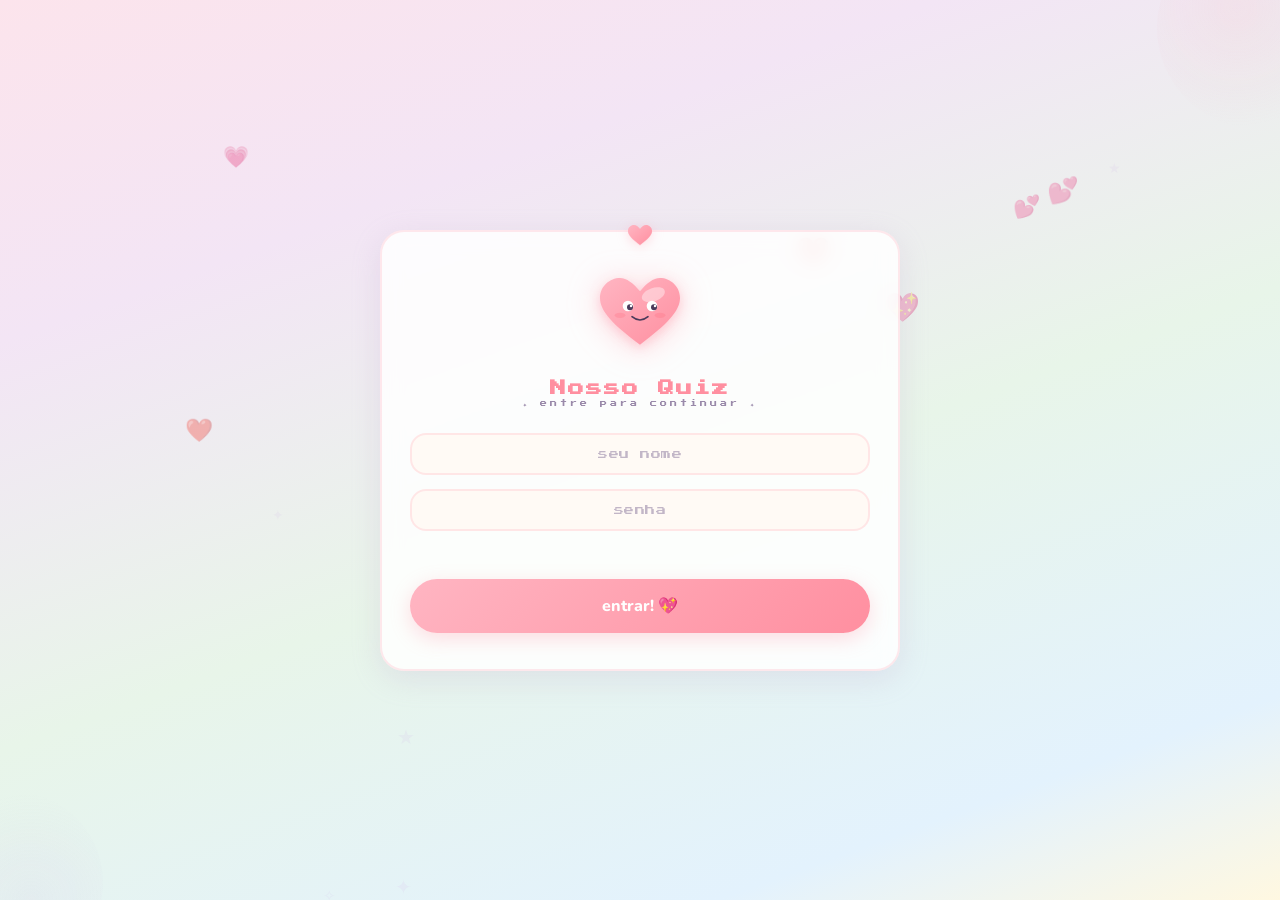
==== templates/index.html @ 26271d6f "feat: retry page, reset sessions, login history, admin melhorias, perf mobile" ====
<!DOCTYPE html>
<html lang="pt-BR">
<head>
  <meta charset="UTF-8">
  <meta name="viewport" content="width=device-width, initial-scale=1.0">
  <title>Quiz pra ti 💕</title>
  <link rel="stylesheet" href="/static/style.css">
</head>
<body>
  <div class="floating-bg"></div>
  <div class="floating-items" id="floatingItems"></div>
  <div class="stars" id="stars"></div>

  <div class="container">
    <div class="card">
      <div class="card-heart">
        <svg viewBox="-10 -10 140 130" width="28" height="28">
          <defs>
            <linearGradient id="miniGradIdx" x1="0%" y1="0%" x2="100%" y2="100%">
              <stop offset="0%" stop-color="#ffb5c2" />
              <stop offset="100%" stop-color="#ff8fa0" />
            </linearGradient>
            <filter id="miniShadowIdx" x="-50%" y="-50%" width="200%" height="200%">
              <feDropShadow dx="0" dy="2" stdDeviation="3" flood-color="#ff8fa0" flood-opacity="0.3" />
            </filter>
          </defs>
          <path d="M60 100 C20 70 0 50 0 30 C0 12 15 0 30 0 C40 0 50 8 60 20 C70 8 80 0 90 0 C105 0 120 12 120 30 C120 50 100 70 60 100Z" fill="url(#miniGradIdx)" filter="url(#miniShadowIdx)" />
        </svg>
      </div>

      <div class="heart-character" id="heartCharacter">
        <svg viewBox="-15 -15 150 150" width="100" height="100" id="heartSvg">
          <defs>
            <linearGradient id="heartGrad" x1="0%" y1="0%" x2="100%" y2="100%">
              <stop offset="0%" stop-color="#ffb5c2" />
              <stop offset="100%" stop-color="#ff8fa0" />
            </linearGradient>
            <filter id="heartShadow" x="-50%" y="-50%" width="200%" height="200%">
              <feDropShadow dx="0" dy="5" stdDeviation="8" flood-color="#ff8fa0" flood-opacity="0.35" />
            </filter>
          </defs>
          <path d="M60 100 C20 70 0 50 0 30 C0 12 15 0 30 0 C40 0 50 8 60 20 C70 8 80 0 90 0 C105 0 120 12 120 30 C120 50 100 70 60 100Z" fill="url(#heartGrad)" filter="url(#heartShadow)" />
          <ellipse cx="80" cy="25" rx="18" ry="10" fill="rgba(255,255,255,0.4)" transform="rotate(-20 80 25)" />
          <circle cx="42" cy="42" r="8" fill="white" />
          <g class="eye-group" data-origin-x="45" data-origin-y="44">
            <circle class="pupil" cx="45" cy="44" r="4.5" fill="#4a3a5a" />
            <circle cx="46.5" cy="42" r="1.8" fill="white" />
          </g>
          <circle cx="78" cy="42" r="8" fill="white" />
          <g class="eye-group" data-origin-x="81" data-origin-y="44">
            <circle class="pupil" cx="81" cy="44" r="4.5" fill="#4a3a5a" />
            <circle cx="82.5" cy="42" r="1.8" fill="white" />
          </g>
          <ellipse cx="30" cy="56" rx="8" ry="4" fill="rgba(255,92,112,0.2)" />
          <ellipse cx="90" cy="56" rx="8" ry="4" fill="rgba(255,92,112,0.2)" />
          <path d="M48 58 Q60 68 72 58" stroke="#4a3a5a" stroke-width="2.5" fill="none" stroke-linecap="round" />
        </svg>
        <div class="heart-sparkles" id="heartSparkles"></div>
      </div>

      <h1 class="title">
        <span class="title-highlight">Nosso Quiz</span>
      </h1>
      <div class="title-sub">✦ entre para continuar ✦</div>

      <form id="loginForm" class="login-form" onsubmit="handleLogin(event)">
        <div class="input-group">
          <input type="text" id="loginName" class="login-input" placeholder="seu nome" autocomplete="off" required>
        </div>
        <div class="input-group">
          <input type="password" id="loginPassword" class="login-input" placeholder="senha" required>
        </div>
        <div class="login-error" id="loginError"></div>
        <button type="submit" class="btn btn-primary" id="loginBtn">
          entrar! 💖
        </button>
      </form>
    </div>
  </div>

  <script>
    // minimal decorations
    const flowEmoji = ['💕','❤️','💗','💖'];
    const fc = document.getElementById('floatingItems');
    for (let i = 0; i < 6; i++) {
      const s = document.createElement('span');
      s.textContent = flowEmoji[i % flowEmoji.length];
      s.style.left = (10 + Math.random() * 80) + '%';
      s.style.top = (10 + Math.random() * 80) + '%';
      s.style.animationDelay = (Math.random() * 4) + 's';
      s.style.animationDuration = (8 + Math.random() * 4) + 's';
      s.style.fontSize = (16 + Math.random() * 14) + 'px';
      fc.appendChild(s);
    }
    const starChars = ['✦','★','✧'];
    const st = document.getElementById('stars');
    for (let i = 0; i < 6; i++) {
      const s = document.createElement('span');
      s.textContent = starChars[i % starChars.length];
      s.style.left = Math.random() * 100 + '%';
      s.style.top = Math.random() * 100 + '%';
      s.style.animationDelay = (Math.random() * 3) + 's';
      s.style.fontSize = (12 + Math.random() * 8) + 'px';
      st.appendChild(s);
    }

    const heart = document.getElementById('heartCharacter');
    const svg = document.getElementById('heartSvg');
    const eyeGroups = document.querySelectorAll('.eye-group');
    let eyeTicking = false;
    document.addEventListener('mousemove', (e) => {
      if (eyeTicking) return; eyeTicking = true;
      requestAnimationFrame(() => {
        const rect = heart.getBoundingClientRect();
        const cx = rect.left + rect.width / 2;
        const cy = rect.top + rect.height / 2;
        const dx = (e.clientX - cx) / Math.max(rect.width, 1);
        const dy = (e.clientY - cy) / Math.max(rect.height, 1);
        const maxMove = 3;
        eyeGroups.forEach(g => {
          const ox = parseFloat(g.dataset.originX);
          const oy = parseFloat(g.dataset.originY);
          g.setAttribute('transform', `translate(${Math.max(-maxMove, Math.min(maxMove, dx * maxMove))}, ${Math.max(-maxMove, Math.min(maxMove, dy * maxMove))})`);
        });
        eyeTicking = false;
      });
    });

    heart.addEventListener('click', () => {
      heart.style.transform = 'scale(1.2)';
      setTimeout(() => { heart.style.transform = 'scale(1)'; }, 300);
      spawnSparkles();
    });

    heart.addEventListener('mouseenter', () => {
      svg.querySelector('path').style.filter = 'drop-shadow(0 0 12px rgba(255,143,160,0.5))';
    });
    heart.addEventListener('mouseleave', () => {
      svg.querySelector('path').style.filter = '';
    });

    function spawnSparkles() {
      const container = document.getElementById('heartSparkles');
      const sparkles = ['✨', '🌸', '💕', '⭐', '♥'];
      for (let i = 0; i < 8; i++) {
        const s = document.createElement('span');
        s.textContent = sparkles[Math.floor(Math.random() * sparkles.length)];
        s.style.position = 'absolute';
        s.style.left = (20 + Math.random() * 60) + '%';
        s.style.top = (20 + Math.random() * 60) + '%';
        s.style.fontSize = (10 + Math.random() * 14) + 'px';
        s.style.pointerEvents = 'none';
        s.style.animation = 'sparklePop 1s ease-out forwards';
        container.appendChild(s);
        setTimeout(() => s.remove(), 1000);
      }
    }

    const style = document.createElement('style');
    style.textContent = `@keyframes sparklePop {
      0% { opacity: 1; transform: translateY(0) scale(0.5) rotate(0deg); }
      100% { opacity: 0; transform: translateY(-30px) scale(1.2) rotate(180deg); }
    }`;
    document.head.appendChild(style);

    async function handleLogin(e) {
      e.preventDefault();
      const btn = document.getElementById('loginBtn');
      const error = document.getElementById('loginError');
      const name = document.getElementById('loginName').value.trim().toLowerCase();
      const password = document.getElementById('loginPassword').value;

      btn.innerHTML = '<span class="spinner"></span>';
      btn.disabled = true;
      error.textContent = '';

      try {
        const res = await fetch('/api/login', {
          method: 'POST',
          headers: { 'Content-Type': 'application/json' },
          body: JSON.stringify({ name, password }),
        });

        if (!res.ok) {
          const err = await res.json();
          throw new Error(err.detail || 'Erro ao entrar');
        }

        const data = await res.json();

        if (data.incomplete) {
          window.location.href = `/quiz/${data.session_id}?resume=1`;
        } else if (data.already_completed) {
          window.location.href = `/retry/${data.session_id}`;
        } else {
          window.location.href = `/start/${name}`;
        }
      } catch (err) {
        error.textContent = err.message;
        btn.innerHTML = 'entrar! 💖';
        btn.disabled = false;
      }
    }
  </script>
</body>
</html>
---- static/style.css ----
@import url('https://fonts.googleapis.com/css2?family=Press+Start+2P&family=Nunito:wght@400;600;700;800&display=swap');

:root {
  --pink: #ffb5c2;
  --pink-dark: #ff8fa0;
  --pink-light: #ffe0e8;
  --lavender: #d4b8e8;
  --lavender-light: #ede0f5;
  --mint: #a8e0c8;
  --mint-light: #d8f0e8;
  --baby-blue: #b8d8f0;
  --yellow: #ffe88a;
  --yellow-light: #fff3cc;
  --cream: #fffaf5;
  --white: #ffffff;
  --text: #5a4a6a;
  --text-light: #9a8aaa;
  --correct: #7ddb9a;
  --wrong: #ff8fa0;
  --shadow: 0 8px 30px rgba(180, 150, 200, 0.2);
  --shadow-hover: 0 12px 40px rgba(180, 150, 200, 0.3);
  --radius: 24px;
  --radius-sm: 16px;
  --radius-cloud: 50px;
}

* {
  margin: 0;
  padding: 0;
  box-sizing: border-box;
}

body {
  font-family: 'Nunito', sans-serif;
  background: linear-gradient(160deg, #fce4ec 0%, #f3e5f5 25%, #e8f5e9 55%, #e3f2fd 85%, #fff8e1 100%);
  background-attachment: fixed;
  min-height: 100vh;
  display: flex;
  align-items: center;
  justify-content: center;
  padding: 20px;
  position: relative;
  overflow-x: hidden;
  color: var(--text);
  -webkit-font-smoothing: antialiased;
}

/* floating bg decoration */
.floating-bg {
  position: fixed;
  top: 0;
  left: 0;
  width: 100%;
  height: 100%;
  pointer-events: none;
  z-index: 0;
  overflow: hidden;
}

.floating-bg::before {
  content: '';
  position: absolute;
  top: -8%;
  right: -6%;
  width: 200px;
  height: 200px;
  border-radius: 50%;
  background: radial-gradient(circle at 40% 40%, rgba(255, 181, 194, 0.15), transparent 70%);
}

.floating-bg::after {
  content: '';
  position: absolute;
  bottom: -8%;
  left: -6%;
  width: 180px;
  height: 180px;
  border-radius: 50%;
  background: radial-gradient(circle at 60% 60%, rgba(212, 184, 232, 0.12), transparent 70%);
}

/* floating hearts & horses */
.floating-items {
  position: fixed;
  top: 0;
  left: 0;
  width: 100%;
  height: 100%;
  pointer-events: none;
  z-index: 0;
  overflow: hidden;
}

.floating-items span {
  position: absolute;
  display: block;
  animation: floatAround 8s ease-in-out infinite;
  opacity: 0.35;
  image-rendering: pixelated;
  will-change: transform;
  contain: layout style;
}

@keyframes floatAround {
  0%, 100% { transform: translateY(0) rotate(0deg); }
  25% { transform: translateY(-20px) rotate(5deg); }
  50% { transform: translateY(-8px) rotate(-3deg); }
  75% { transform: translateY(-16px) rotate(4deg); }
}

/* stars */
.stars {
  position: fixed;
  top: 0;
  left: 0;
  width: 100%;
  height: 100%;
  pointer-events: none;
  z-index: 0;
  overflow: hidden;
}

.stars span {
  position: absolute;
  color: var(--lavender);
  opacity: 0.15;
  font-size: 16px;
  animation: twinkle 3s ease-in-out infinite;
}

@keyframes twinkle {
  0%, 100% { opacity: 0.1; transform: scale(1); }
  50% { opacity: 0.3; transform: scale(1.1); }
}

.container {
  width: 100%;
  max-width: 520px;
  margin: 0 auto;
  position: relative;
  z-index: 1;
}

/* ----- CARD ----- */
.card {
  background: rgba(255, 255, 255, 0.85);
  backdrop-filter: blur(10px);
  border-radius: var(--radius);
  box-shadow: var(--shadow);
  padding: 36px 28px;
  text-align: center;
  position: relative;
  border: 2px solid rgba(255, 181, 194, 0.3);
  transition: box-shadow 0.3s ease;
}

.card:hover {
  box-shadow: var(--shadow-hover);
}

/* heart detail at top of card */
.card-heart {
  position: absolute;
  top: -10px;
  left: 50%;
  transform: translateX(-50%);
  z-index: 5;
}

.card-heart svg {
  display: block;
  width: 28px;
  height: 28px;
  overflow: visible;
  filter: drop-shadow(0 2px 6px rgba(255, 143, 160, 0.3));
  will-change: transform;
}

@keyframes float {
  0%, 100% { transform: translateX(-50%) translateY(0); }
  50% { transform: translateX(-50%) translateY(-4px); }
}

/* ----- TYPOGRAPHY ----- */
.title {
  font-family: 'Press Start 2P', monospace;
  font-size: 16px;
  color: var(--text);
  margin-bottom: 4px;
  letter-spacing: 2px;
}

.title-highlight {
  color: var(--pink-dark);
}

.title-sub {
  font-family: 'Press Start 2P', monospace;
  font-size: 7px;
  color: var(--text-light);
  margin-bottom: 16px;
  letter-spacing: 3px;
}

.subtitle {
  font-size: 1rem;
  font-weight: 600;
  color: var(--text-light);
  line-height: 1.7;
  margin-bottom: 24px;
}

/* ----- INTERACTIVE HEART CHARACTER ----- */
.heart-character {
  display: inline-block;
  position: relative;
  margin-bottom: 6px;
  cursor: pointer;
  transition: transform 0.3s cubic-bezier(0.34, 1.56, 0.64, 1);
  user-select: none;
}

.heart-character:hover {
  animation: heartSway 1.5s ease-in-out infinite;
}

.heart-character svg {
  display: block;
  width: 90px;
  height: 90px;
  filter: drop-shadow(0 4px 12px rgba(255, 143, 160, 0.25));
}

.heart-sparkles {
  position: absolute;
  top: 0;
  left: 0;
  width: 100%;
  height: 100%;
  pointer-events: none;
}

@keyframes heartSway {
  0%, 100% { transform: rotate(0deg); }
  25% { transform: rotate(4deg); }
  75% { transform: rotate(-4deg); }
}

/* ----- BUTTONS (cloud-shaped!) ----- */
.btn {
  display: inline-flex;
  align-items: center;
  justify-content: center;
  gap: 8px;
  padding: 16px 40px;
  border: none;
  border-radius: var(--radius-cloud);
  font-size: 1rem;
  font-weight: 800;
  cursor: pointer;
  transition: all 0.25s cubic-bezier(0.34, 1.56, 0.64, 1);
  text-decoration: none;
  font-family: 'Nunito', sans-serif;
  position: relative;
}

.btn-primary {
  background: linear-gradient(135deg, var(--pink), var(--pink-dark));
  color: white;
  box-shadow: 0 6px 20px rgba(255, 143, 160, 0.3);
}

.btn-primary:hover {
  transform: translateY(-3px) scale(1.03);
  box-shadow: 0 10px 30px rgba(255, 143, 160, 0.4);
}

.btn-primary:active {
  transform: translateY(0) scale(0.97);
}

/* ----- PROGRESS BAR ----- */
.progress-section {
  display: flex;
  align-items: center;
  gap: 10px;
  margin-bottom: 18px;
}

.progress-label {
  font-family: 'Press Start 2P', monospace;
  font-size: 6px;
  color: white;
  background: var(--lavender);
  padding: 6px 8px;
  border-radius: 8px;
  letter-spacing: 0.5px;
  line-height: 1.3;
  max-width: 90px;
  text-align: center;
  flex-shrink: 0;
}

.progress-bar-outer {
  flex: 1;
  height: 18px;
  background: var(--lavender-light);
  border-radius: 50px;
  position: relative;
  overflow: hidden;
  box-shadow: inset 0 2px 4px rgba(0,0,0,0.04);
}

.progress-bar-inner {
  height: 100%;
  border-radius: 50px;
  background: linear-gradient(90deg, var(--pink), var(--lavender));
  transition: width 0.6s cubic-bezier(0.34, 1.56, 0.64, 1);
  position: relative;
}

.progress-bar-inner::after {
  content: '';
  position: absolute;
  top: 3px;
  left: 6px;
  right: 6px;
  height: 4px;
  border-radius: 2px;
  background: rgba(255,255,255,0.25);
}

.progress-text {
  position: absolute;
  top: 50%;
  left: 50%;
  transform: translate(-50%, -50%);
  font-size: 8px;
  font-weight: 800;
  color: var(--text);
  letter-spacing: 0.5px;
}

/* ----- QUESTION COUNTER ----- */
.question-counter {
  font-size: 0.8rem;
  font-weight: 700;
  color: var(--text-light);
  margin-bottom: 16px;
  text-align: center;
}

.question-counter span {
  background: var(--lavender-light);
  padding: 5px 16px;
  border-radius: 50px;
  display: inline-block;
}

/* ----- QUESTION CARD ----- */
.question-card {
  background: var(--white);
  border-radius: var(--radius-sm);
  box-shadow: inset 0 2px 8px rgba(0,0,0,0.03);
  padding: 24px 20px;
  margin-bottom: 10px;
  display: flex;
  align-items: center;
  justify-content: center;
  min-height: 80px;
  will-change: transform, opacity;
}

.question-text {
  font-size: 1.15rem;
  font-weight: 700;
  line-height: 1.7;
  color: var(--text);
  text-align: center;
  width: 100%;
  text-wrap: pretty;
  overflow-wrap: break-word;
  word-wrap: break-word;
}

@keyframes fadeSlideIn {
  from { opacity: 0; transform: translateY(12px); }
  to { opacity: 1; transform: translateY(0); }
}

/* ----- OPTIONS (cloud buttons!) ----- */
.options {
  display: flex;
  flex-direction: column;
  gap: 8px;
  will-change: transform, opacity;
}

.option-btn {
  padding: 14px 18px;
  background: var(--white);
  border: 2px solid #f0e8f5;
  border-radius: 50px;
  font-size: 0.95rem;
  font-weight: 700;
  cursor: pointer;
  text-align: left;
  font-family: 'Nunito', sans-serif;
  color: var(--text);
  transition: all 0.2s ease;
  display: flex;
  align-items: center;
  gap: 12px;
  box-shadow: 0 3px 10px rgba(180, 150, 200, 0.08);
}

.option-btn:hover:not(:disabled) {
  border-color: var(--pink);
  background: var(--pink-light);
  transform: translateX(4px);
  box-shadow: 0 6px 16px rgba(255, 181, 194, 0.2);
}

.option-btn:active:not(:disabled) {
  transform: translateX(2px) scale(0.99);
}

.option-btn .letter {
  display: inline-flex;
  align-items: center;
  justify-content: center;
  width: 28px;
  height: 28px;
  border-radius: 50%;
  border-radius: 50%;
  background: var(--lavender-light);
  font-family: 'Press Start 2P', monospace;
  font-size: 9px;
  font-weight: normal;
  color: var(--text-light);
  flex-shrink: 0;
  transition: all 0.2s;
}

.option-btn:hover:not(:disabled) .letter {
  background: var(--pink);
  color: white;
}

.option-btn.correct {
  border-color: var(--correct);
  background: #f0faf3;
  animation: pop 0.4s cubic-bezier(0.34, 1.56, 0.64, 1);
}

.option-btn.correct .letter {
  background: var(--correct);
  color: white;
}

.option-btn.wrong {
  border-color: var(--wrong);
  background: #fff5f7;
  animation: shake 0.4s ease;
}

.option-btn.wrong .letter {
  background: var(--wrong);
  color: white;
}

.option-btn.selected {
  border-color: var(--lavender);
  background: var(--lavender-light);
}

.option-btn:disabled {
  cursor: not-allowed;
  opacity: 0.5;
}

@keyframes pop {
  0% { transform: scale(1); }
  50% { transform: scale(1.02); }
  100% { transform: scale(1); }
}

@keyframes shake {
  0%, 100% { transform: translateX(0); }
  20% { transform: translateX(-5px); }
  40% { transform: translateX(5px); }
  60% { transform: translateX(-3px); }
  80% { transform: translateX(3px); }
}

/* ----- SCORE BADGE ----- */
.score-badge {
  display: inline-flex;
  align-items: center;
  gap: 4px;
  background: linear-gradient(135deg, var(--yellow), #ffe066);
  color: var(--text);
  padding: 5px 14px;
  border-radius: 50px;
  font-size: 0.85rem;
  font-weight: 800;
  position: absolute;
  top: 16px;
  right: 16px;
  z-index: 2;
  box-shadow: 0 3px 12px rgba(255, 232, 138, 0.4);
}

.score-badge span {
  font-size: 1rem;
}

/* ----- RESULT DIVIDER ----- */
.result-divider {
  font-family: 'Press Start 2P', monospace;
  font-size: 9px;
  color: var(--lavender);
  margin: 12px 0;
  letter-spacing: 6px;
  opacity: 0.6;
}

/* ----- FEEDBACK ----- */
.feedback {
  margin-top: 16px;
  padding: 18px;
  border-radius: var(--radius-sm);
  display: none;
  animation: fadeSlideIn 0.35s ease;
}

.feedback.show {
  display: block;
}

.feedback.correct {
  background: linear-gradient(135deg, #f0faf3, #e8f5e9);
  border: 2px solid var(--correct);
}

.feedback.wrong {
  background: linear-gradient(135deg, #fff5f7, #fce4ec);
  border: 2px solid var(--wrong);
}

.feedback-icon {
  font-size: 32px;
  display: block;
  margin-bottom: 6px;
}

.feedback-text {
  font-size: 1rem;
  font-weight: 800;
  margin-bottom: 4px;
}

.fun-fact {
  font-size: 0.85rem;
  color: var(--text-light);
  font-style: italic;
  font-weight: 600;
  margin-top: 8px;
  padding: 8px 12px;
  background: rgba(255,255,255,0.5);
  border-radius: 12px;
}

/* ----- RESULT PAGE ----- */
.result-emoji {
  font-size: 72px;
  display: block;
  margin-bottom: 8px;
  animation: heartBeat 1.5s ease-in-out infinite;
}

.result-score-wrap {
  display: inline-flex;
  align-items: baseline;
  gap: 4px;
  margin-bottom: 2px;
}

.result-score {
  font-family: 'Press Start 2P', monospace;
  font-size: 2.8rem;
  color: var(--pink-dark);
  line-height: 1;
}

.result-score-total {
  font-size: 1.3rem;
  font-weight: 800;
  color: var(--text-light);
}

.result-label {
  font-size: 0.85rem;
  font-weight: 700;
  color: var(--text-light);
  margin-bottom: 16px;
}

.result-message {
  font-size: 0.95rem;
  font-weight: 600;
  line-height: 1.7;
  color: var(--text);
  margin-bottom: 20px;
  padding: 0 8px;
}

.final-question {
  font-family: 'Press Start 2P', monospace;
  font-size: 0.85rem;
  color: var(--pink-dark);
  margin-bottom: 20px;
  line-height: 1.5;
  letter-spacing: 0.5px;
}

.final-buttons {
  display: flex;
  gap: 12px;
  justify-content: center;
  flex-wrap: wrap;
}

.btn-yes {
  background: linear-gradient(135deg, var(--correct), #5cc888);
  color: white;
  box-shadow: 0 6px 20px rgba(125, 219, 154, 0.35);
  min-width: 130px;
}

.btn-yes:hover {
  transform: translateY(-3px) scale(1.05);
  box-shadow: 0 10px 30px rgba(125, 219, 154, 0.45);
}

.btn-no {
  background: var(--lavender-light);
  color: var(--text-light);
  min-width: 130px;
}

.btn-no:hover {
  background: #e0d0ec;
  transform: translateY(-3px);
}

.btn-no:active {
  transform: scale(0.95);
}

/* ----- HEARTS & HORSES RAIN ----- */
.hearts-rain {
  position: fixed;
  top: 0;
  left: 0;
  width: 100%;
  height: 100%;
  pointer-events: none;
  overflow: hidden;
  z-index: 0;
}

.hearts-rain span {
  position: absolute;
  display: block;
  animation: heartFall linear infinite;
  opacity: 0;
}

@keyframes heartFall {
  0% { transform: translateY(-10vh) rotate(0deg); opacity: 0; }
  10% { opacity: 0.6; }
  90% { opacity: 0.6; }
  100% { transform: translateY(110vh) rotate(360deg); opacity: 0; }
}

/* ----- CONFETTI ----- */
.confetti-container {
  position: fixed;
  top: 0;
  left: 0;
  width: 100%;
  height: 100%;
  pointer-events: none;
  z-index: 10;
}

.confetti-piece {
  position: absolute;
  animation: confettiFall 2s ease-out forwards;
}

@keyframes confettiFall {
  0% { opacity: 1; transform: translateY(0) rotate(0deg); }
  100% { opacity: 0; transform: translateY(80vh) rotate(720deg); }
}

/* ----- FINAL ANSWER ----- */
.final-card-content {
  animation: fadeSlideIn 0.5s ease;
}

/* ----- NEXT BUTTON ----- */
.next-btn-wrap {
  margin-top: 16px;
  display: none;
  animation: fadeSlideIn 0.4s ease;
}

.next-btn-wrap.show {
  display: block;
}

.btn-next {
  background: linear-gradient(135deg, var(--pink), var(--pink-dark));
  color: white;
  border: none;
  border-radius: var(--radius-cloud);
  padding: 14px 36px;
  font-size: 1rem;
  font-weight: 800;
  cursor: pointer;
  font-family: 'Nunito', sans-serif;
  box-shadow: 0 6px 20px rgba(255, 143, 160, 0.3);
  transition: all 0.25s cubic-bezier(0.34, 1.56, 0.64, 1);
}

.btn-next:hover {
  transform: translateY(-3px) scale(1.03);
  box-shadow: 0 10px 30px rgba(255, 143, 160, 0.4);
}

/* ----- LOADING OVERLAY ----- */
.loading-overlay {
  position: fixed;
  top: 0;
  left: 0;
  width: 100%;
  height: 100%;
  background: rgba(255, 250, 245, 0.88);
  backdrop-filter: blur(3px);
  -webkit-backdrop-filter: blur(3px);
  display: flex;
  align-items: center;
  justify-content: center;
  z-index: 100;
  opacity: 0;
  pointer-events: none;
  transition: opacity 0.2s ease;
  will-change: opacity;
  contain: paint;
  transform: translateZ(0);
}

.loading-overlay.show {
  opacity: 1;
  pointer-events: all;
}

.loading-box {
  text-align: center;
  animation: fadeSlideIn 0.4s ease;
}

.loading-spinner {
  font-size: 48px;
  animation: spinEmoji 1s linear infinite;
  margin-bottom: 12px;
}

@keyframes spinEmoji {
  0% { transform: rotate(0deg) scale(1); }
  50% { transform: rotate(180deg) scale(1.1); }
  100% { transform: rotate(360deg) scale(1); }
}

.loading-text {
  font-family: 'Press Start 2P', monospace;
  font-size: 9px;
  color: var(--text-light);
  letter-spacing: 1px;
  animation: pulse 1.5s ease-in-out infinite;
}

@keyframes pulse {
  0%, 100% { opacity: 0.5; }
  50% { opacity: 1; }
}

/* ----- PISTA OVERLAY ----- */
.pista-overlay {
  position: fixed;
  top: 0;
  left: 0;
  width: 100%;
  height: 100%;
  background: rgba(255, 250, 245, 0.92);
  backdrop-filter: blur(4px);
  -webkit-backdrop-filter: blur(4px);
  display: flex;
  align-items: center;
  justify-content: center;
  z-index: 100;
  opacity: 0;
  pointer-events: none;
  transition: opacity 0.35s ease;
  will-change: opacity;
  contain: paint;
  transform: translateZ(0);
}

.pista-overlay.show {
  opacity: 1;
  pointer-events: all;
}

.pista-box {
  background: var(--cream);
  border-radius: var(--radius);
  box-shadow: var(--shadow-hover);
  padding: 40px 32px;
  text-align: center;
  max-width: 420px;
  width: 90%;
  border: 2px solid rgba(255, 181, 194, 0.3);
  animation: fadeSlideIn 0.5s ease;
}

.pista-poem {
  margin-bottom: 28px;
  padding: 8px 0;
}

.pista-poem .poem-line {
  margin-bottom: 8px;
  line-height: 1.7;
  font-size: 0.95rem;
  color: var(--text);
  text-wrap: pretty;
}

.pista-btn {
  margin-top: 4px;
}

/* ----- WELCOME OVERLAY ----- */
.welcome-overlay {
  position: fixed;
  top: 0;
  left: 0;
  width: 100%;
  height: 100%;
  background: rgba(255, 250, 245, 0.92);
  backdrop-filter: blur(4px);
  -webkit-backdrop-filter: blur(4px);
  display: flex;
  align-items: center;
  justify-content: center;
  z-index: 110;
  opacity: 0;
  pointer-events: none;
  transition: opacity 0.35s ease;
  will-change: opacity;
  contain: paint;
  transform: translateZ(0);
}

.welcome-overlay.show {
  opacity: 1;
  pointer-events: all;
}

.welcome-box {
  background: var(--cream);
  border-radius: var(--radius);
  box-shadow: var(--shadow-hover);
  padding: 40px 32px;
  text-align: center;
  max-width: 480px;
  width: 90%;
  border: 2px solid rgba(255, 181, 194, 0.3);
  animation: fadeSlideIn 0.5s ease;
}

.welcome-emoji {
  font-size: 48px;
  margin-bottom: 12px;
  animation: bounce 0.8s steps(2) infinite;
}

.welcome-text {
  font-size: 0.95rem;
  line-height: 1.9;
  color: var(--text);
  margin-bottom: 24px;
  text-wrap: pretty;
  white-space: pre-line;
}

.welcome-character {
  margin-bottom: 12px;
  display: inline-block;
}

.welcome-character svg {
  display: block;
  overflow: visible;
}

.welcome-character .welcome-horse-svg {
  width: 100px;
  height: 110px;
  filter: drop-shadow(0 4px 16px rgba(255, 165, 0, 0.15));
}

.welcome-character .welcome-heart-svg {
  width: 100px;
  height: 100px;
  filter: drop-shadow(0 4px 16px rgba(255, 143, 160, 0.35));
}

/* Flame flicker animation */
.flame {
  transform-origin: bottom center;
  animation: flameFlicker 0.8s ease-in-out infinite;
}

@keyframes flameFlicker {
  0%, 100% { transform: scaleY(1) translateY(0); opacity: 0.9; }
  25% { transform: scaleY(1.06) translateY(-2px); opacity: 1; }
  50% { transform: scaleY(0.94) translateY(1px); opacity: 0.75; }
  75% { transform: scaleY(1.03) translateY(-1px); opacity: 0.95; }
}

/* ----- HEART CHARACTER (fixed shadow) ----- */
.heart-character svg {
  display: block;
  width: 100px;
  height: 100px;
  overflow: visible;
  filter: drop-shadow(0 4px 16px rgba(255, 143, 160, 0.35));
}

/* ----- SPINNER ----- */
.spinner {
  display: inline-block;
  width: 20px;
  height: 20px;
  border: 3px solid rgba(255,255,255,0.2);
  border-top-color: white;
  border-radius: 50%;
  animation: spin 0.6s linear infinite;
}

@keyframes spin {
  to { transform: rotate(360deg); }
}

/* ----- LOGIN FORM ----- */
.login-form {
  display: flex;
  flex-direction: column;
  gap: 14px;
  margin-top: 24px;
}

.input-group {
  width: 100%;
}

.login-input {
  width: 100%;
  padding: 14px 18px;
  font-family: 'Press Start 2P', monospace;
  font-size: 10px;
  color: var(--text);
  background: var(--cream);
  border: 2px solid rgba(255, 181, 194, 0.3);
  border-radius: var(--radius-sm);
  outline: none;
  transition: border-color 0.3s ease, box-shadow 0.3s ease;
  box-sizing: border-box;
  text-align: center;
  letter-spacing: 0.5px;
}

.login-input::placeholder {
  color: var(--text-light);
  opacity: 0.6;
}

.login-input:focus {
  border-color: var(--pink);
  box-shadow: 0 0 0 3px rgba(255, 143, 160, 0.15);
}

.login-error {
  font-family: 'Press Start 2P', monospace;
  font-size: 8px;
  color: var(--pink-dark);
  min-height: 20px;
  line-height: 1.6;
  letter-spacing: 0.3px;
}

/* ----- TOUCH ----- */
@media (hover: none) and (pointer: coarse) {
  .option-btn:hover:not(:disabled) { transform: none; }
  .option-btn:active:not(:disabled) { transform: scale(0.97); }
  .btn-primary:hover { transform: none; }
  .btn-primary:active { transform: scale(0.97); }
  .btn-yes:hover { transform: none; }
  .btn-yes:active { transform: scale(0.97); }
  .btn-next:hover { transform: none; }
  .btn-next:active { transform: scale(0.97); }
  .session-hd:hover { background: none; }
  .profile-list-item:hover { background: none; }
}
* { -webkit-tap-highlight-color: transparent; }

/* ----- RESPONSIVE ----- */
@media (max-width: 600px) {
  body { padding: 12px; align-items: flex-start; padding-top: 24px; }
  .card { padding: 28px 16px; }
  .card-heart svg { width: 24px; height: 24px; }
  .container { max-width: 100%; }

  .title { font-size: 14px; letter-spacing: 1px; }
  .title-sub { font-size: 6px; letter-spacing: 2px; }
  .subtitle { font-size: 0.9rem; margin-bottom: 18px; }

  .heart-character svg { width: 80px; height: 80px; }
  .welcome-character .welcome-horse-svg { width: 80px; height: 88px; }
  .welcome-character .welcome-heart-svg { width: 80px; height: 80px; }

  .question-text { font-size: 1rem; line-height: 1.6; }
  .option-btn { font-size: 0.85rem; padding: 14px 12px; gap: 10px; min-height: 48px; }
  .option-btn .letter { width: 24px; height: 24px; font-size: 8px; flex-shrink: 0; }
  .btn { font-size: 0.9rem; padding: 14px 28px; min-height: 48px; }
  .btn-yes, .btn-no { min-width: 120px; }
  .question-counter { font-size: 0.75rem; }
  .question-card { padding: 18px 14px; min-height: 60px; }

  .result-emoji { font-size: 56px; }
  .result-score { font-size: 2.2rem; }
  .result-score-total { font-size: 1.1rem; }
  .result-message { font-size: 0.9rem; padding: 0 4px; }
  .final-question { font-size: 0.7rem; }

  .progress-section { gap: 8px; }
  .progress-label { max-width: 70px; font-size: 5px; padding: 5px 6px; }
  .feedback { padding: 14px; }
  .fun-fact { font-size: 0.8rem; }

  .pista-box { padding: 28px 20px; }
  .pista-poem { margin-bottom: 20px; }
  .welcome-box { padding: 28px 20px; }
  .welcome-text { font-size: 0.9rem; margin-bottom: 18px; }
  .preview-box { padding: 28px 20px; }

  .login-input { font-size: 9px; padding: 14px 12px; }
  .login-error { font-size: 7px; }
}

@media (max-width: 400px) {
  body { padding: 8px; padding-top: 16px; }
  .card { padding: 20px 12px; }
  .title { font-size: 12px; }
  .heart-character svg { width: 64px; height: 64px; }
  .welcome-character .welcome-horse-svg { width: 64px; height: 72px; }
  .welcome-character .welcome-heart-svg { width: 64px; height: 64px; }
  .question-text { font-size: 0.9rem; }
  .option-btn { font-size: 0.8rem; padding: 12px 10px; min-height: 44px; }
  .btn { font-size: 0.85rem; padding: 12px 20px; min-height: 44px; }
  .result-score { font-size: 1.8rem; }
  .result-emoji { font-size: 44px; }
  .result-message { font-size: 0.85rem; }
  .pista-box { padding: 20px 16px; }
  .welcome-box { padding: 20px 16px; }
  .welcome-text { font-size: 0.85rem; }
  .pista-poem .poem-line { font-size: 0.85rem; }
  .login-input { font-size: 8px; padding: 12px 10px; }
  .login-error { font-size: 6px; }
}

@media (max-width: 768px) {
  .final-buttons { flex-direction: column; align-items: center; }
  .final-buttons .btn { width: 100%; max-width: 260px; }
  .result-score-wrap { gap: 2px; }
}
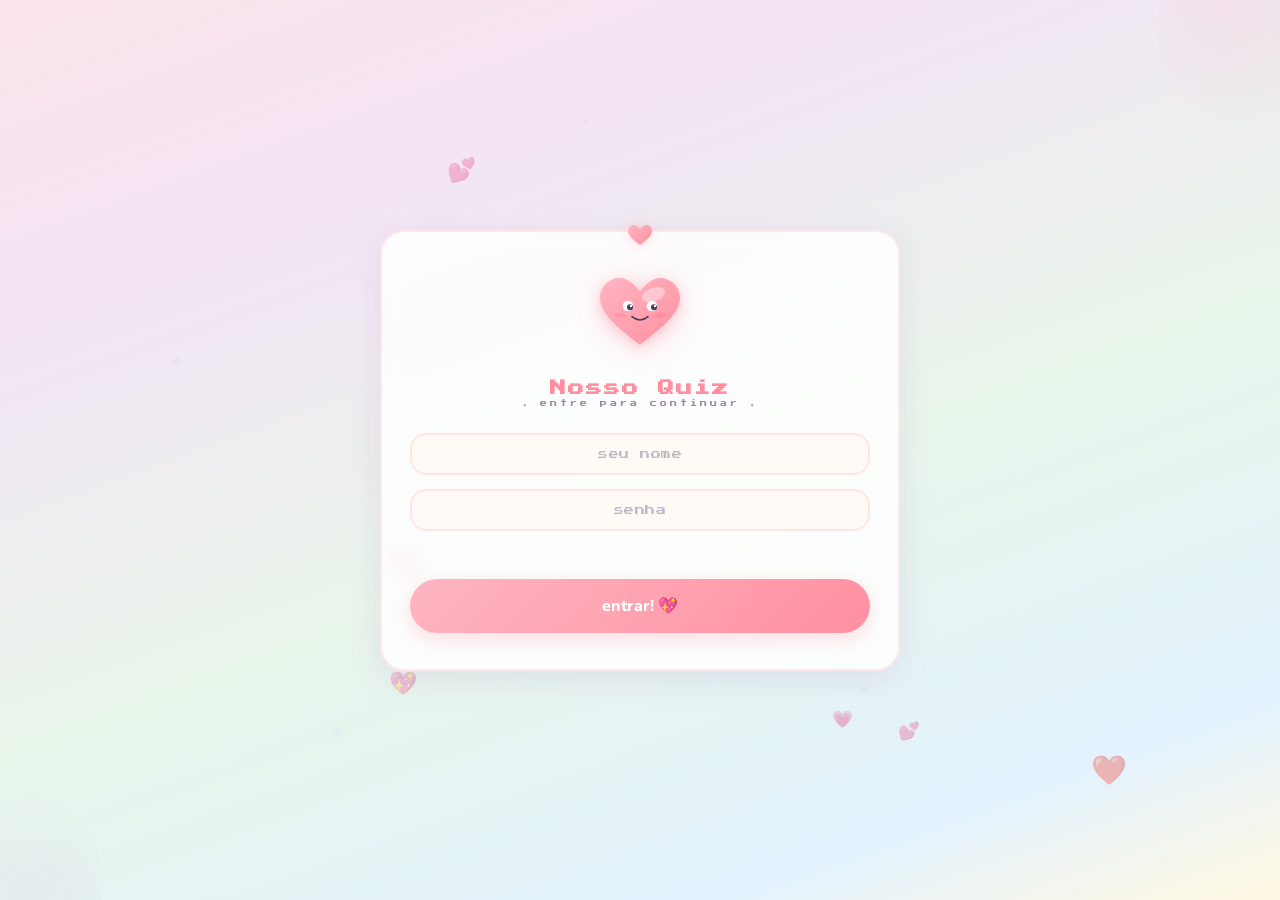
==== commit cc481c6d: "fix: mobile zoom prevention (maximum-scale=1, font-size 16px em inputs mobile); admin page mobile ot" ====
--- a/templates/index.html
+++ b/templates/index.html
@@ -2,7 +2,7 @@
 <html lang="pt-BR">
 <head>
   <meta charset="UTF-8">
-  <meta name="viewport" content="width=device-width, initial-scale=1.0">
+  <meta name="viewport" content="width=device-width, initial-scale=1.0, maximum-scale=1.0">
   <title>Quiz pra ti 💕</title>
   <link rel="stylesheet" href="/static/style.css">
 </head>
--- a/static/style.css
+++ b/static/style.css
@@ -1068,7 +1068,7 @@
   .welcome-text { font-size: 0.9rem; margin-bottom: 18px; }
   .preview-box { padding: 28px 20px; }
 
-  .login-input { font-size: 9px; padding: 14px 12px; }
+  .login-input { font-size: 16px; padding: 14px 12px; }
   .login-error { font-size: 7px; }
 }
 
@@ -1089,7 +1089,7 @@
   .welcome-box { padding: 20px 16px; }
   .welcome-text { font-size: 0.85rem; }
   .pista-poem .poem-line { font-size: 0.85rem; }
-  .login-input { font-size: 8px; padding: 12px 10px; }
+  .login-input { font-size: 16px; padding: 12px 10px; }
   .login-error { font-size: 6px; }
 }
 
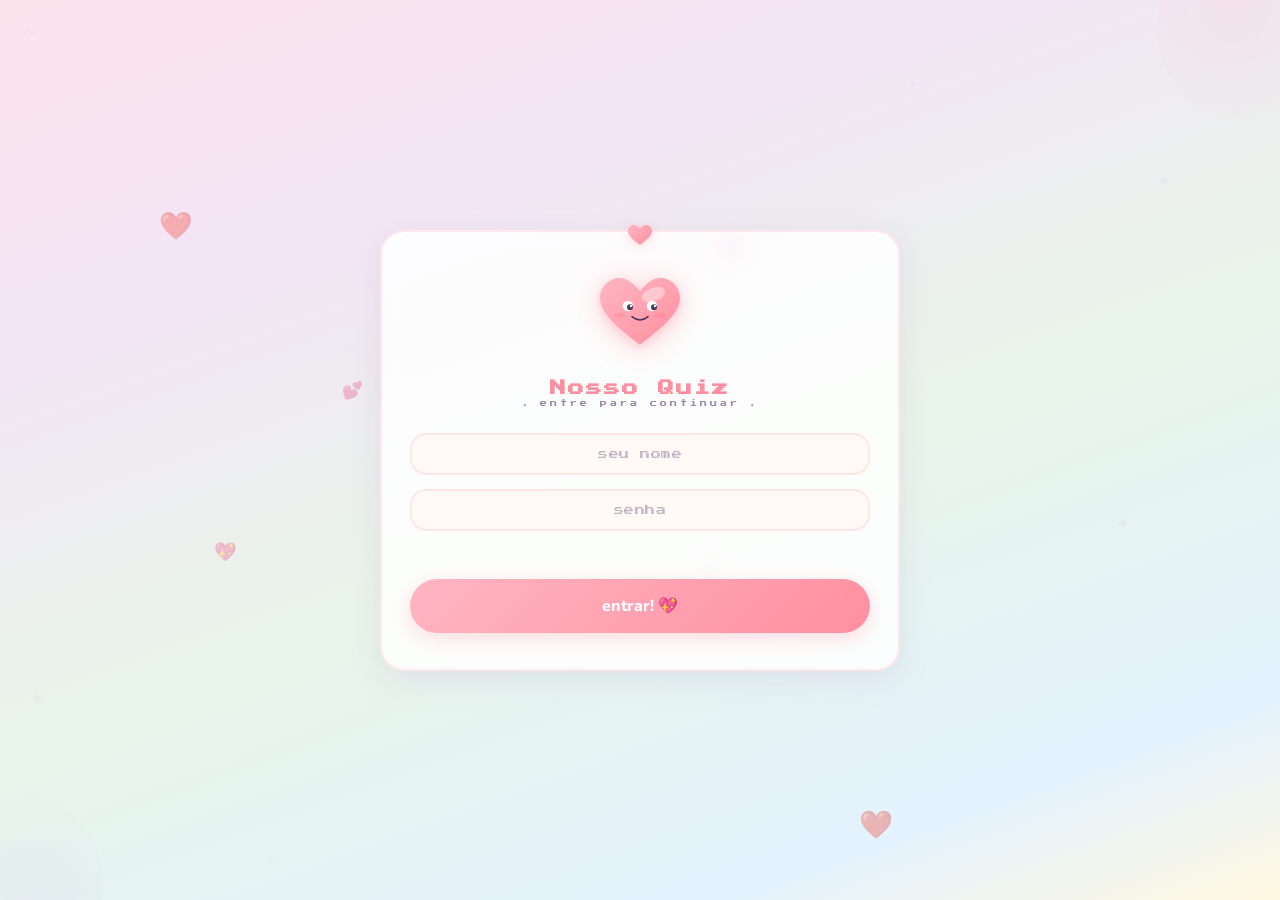
==== commit 00d3f3c9: "feat: Still Learning - novo app casal (diário, perguntas diárias com psicologia, desafios wordle/eni" ====
--- a/templates/index.html
+++ b/templates/index.html
@@ -188,7 +188,13 @@
 
         const data = await res.json();
 
-        if (data.incomplete) {
+        if (data.type === 'couple') {
+          localStorage.setItem('couple_id', data.couple_id);
+          localStorage.setItem('user_name', data.name);
+          localStorage.setItem('user_display', data.name === 'trs' ? 'trs' : 'Jojo');
+          localStorage.setItem('partner_name', data.partner_name);
+          window.location.href = '/still-learning';
+        } else if (data.incomplete) {
           window.location.href = `/quiz/${data.session_id}?resume=1`;
         } else if (data.already_completed) {
           window.location.href = `/retry/${data.session_id}`;
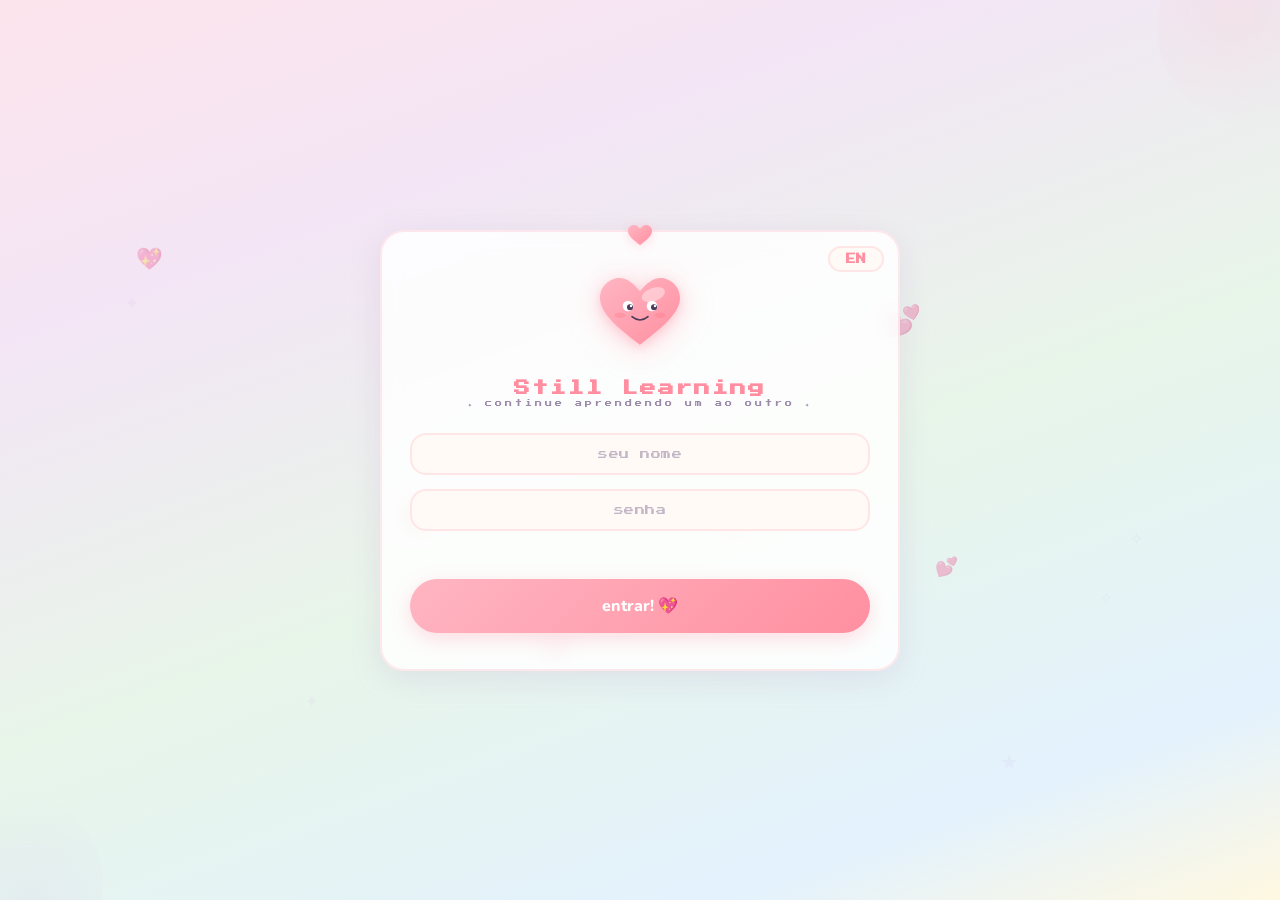
==== commit 0db3b059: "feat: rename to 'Still Learning' on login + title pages, add lang toggle to login page with bilingua" ====
--- a/templates/index.html
+++ b/templates/index.html
@@ -3,8 +3,24 @@
 <head>
   <meta charset="UTF-8">
   <meta name="viewport" content="width=device-width, initial-scale=1.0, maximum-scale=1.0">
-  <title>Quiz pra ti 💕</title>
+  <title>Still Learning 💕</title>
   <link rel="stylesheet" href="/static/style.css">
+  <style>
+    .lang-btn {
+      position: absolute; top: 14px; right: 14px;
+      background: var(--cream);
+      border: 2px solid rgba(255,181,194,0.3);
+      border-radius: var(--radius-cloud);
+      padding: 6px 16px;
+      font-size: 10px; font-weight: 800;
+      cursor: pointer; color: var(--pink-dark);
+      font-family: 'Press Start 2P', monospace;
+      transition: all 0.25s cubic-bezier(0.34, 1.56, 0.64, 1);
+      z-index: 10;
+    }
+    .lang-btn:hover { background: var(--pink); color: white; border-color: var(--pink); transform: scale(1.05); }
+    .lang-btn:active { transform: scale(0.95); }
+  </style>
 </head>
 <body>
   <div class="floating-bg"></div>
@@ -12,7 +28,9 @@
   <div class="stars" id="stars"></div>
 
   <div class="container">
-    <div class="card">
+    <div class="card" style="position:relative;">
+      <button class="lang-btn" onclick="toggleLang()" id="langBtn">EN</button>
+
       <div class="card-heart">
         <svg viewBox="-10 -10 140 130" width="28" height="28">
           <defs>
@@ -58,10 +76,10 @@
         <div class="heart-sparkles" id="heartSparkles"></div>
       </div>
 
-      <h1 class="title">
-        <span class="title-highlight">Nosso Quiz</span>
+      <h1 class="title" id="loginTitle">
+        <span class="title-highlight">Still Learning</span>
       </h1>
-      <div class="title-sub">✦ entre para continuar ✦</div>
+      <div class="title-sub" id="loginSub">✦ continue aprendendo um ao outro ✦</div>
 
       <form id="loginForm" class="login-form" onsubmit="handleLogin(event)">
         <div class="input-group">
@@ -79,7 +97,28 @@
   </div>
 
   <script>
-    // minimal decorations
+    const _pt = { title: 'Still Learning', sub: '✦ continue aprendendo um ao outro ✦', namePH: 'seu nome', passPH: 'senha', btn: 'entrar!', errDefault: 'Erro ao entrar' };
+    const _en = { title: 'Still Learning', sub: '✦ keep learning each other ✦', namePH: 'your name', passPH: 'password', btn: 'enter!', errDefault: 'Login failed' };
+
+    function getLang() { const m = document.cookie.match(/lang=([^;]+)/); return m ? m[1] : 'pt'; }
+
+    function applyLang() {
+      const isEn = getLang() === 'en';
+      const l = isEn ? _en : _pt;
+      document.getElementById('loginTitle').querySelector('.title-highlight').textContent = l.title;
+      document.getElementById('loginSub').textContent = l.sub;
+      document.getElementById('loginName').placeholder = l.namePH;
+      document.getElementById('loginPassword').placeholder = l.passPH;
+      document.getElementById('loginBtn').innerHTML = l.btn + ' 💖';
+      document.getElementById('langBtn').textContent = isEn ? 'PT' : 'EN';
+    }
+
+    function toggleLang() {
+      document.cookie = 'lang=' + (getLang() === 'pt' ? 'en' : 'pt') + ';path=/;max-age=31536000';
+      applyLang();
+    }
+
+    // Minimal decorations
     const flowEmoji = ['💕','❤️','💗','💖'];
     const fc = document.getElementById('floatingItems');
     for (let i = 0; i < 6; i++) {
@@ -169,6 +208,8 @@
       const error = document.getElementById('loginError');
       const name = document.getElementById('loginName').value.trim().toLowerCase();
       const password = document.getElementById('loginPassword').value;
+      const isEn = getLang() === 'en';
+      const l = isEn ? _en : _pt;
 
       btn.innerHTML = '<span class="spinner"></span>';
       btn.disabled = true;
@@ -183,7 +224,7 @@
 
         if (!res.ok) {
           const err = await res.json();
-          throw new Error(err.detail || 'Erro ao entrar');
+          throw new Error(err.detail || l.errDefault);
         }
 
         const data = await res.json();
@@ -203,10 +244,12 @@
         }
       } catch (err) {
         error.textContent = err.message;
-        btn.innerHTML = 'entrar! 💖';
+        btn.innerHTML = l.btn + ' 💖';
         btn.disabled = false;
       }
     }
+
+    applyLang();
   </script>
 </body>
 </html>
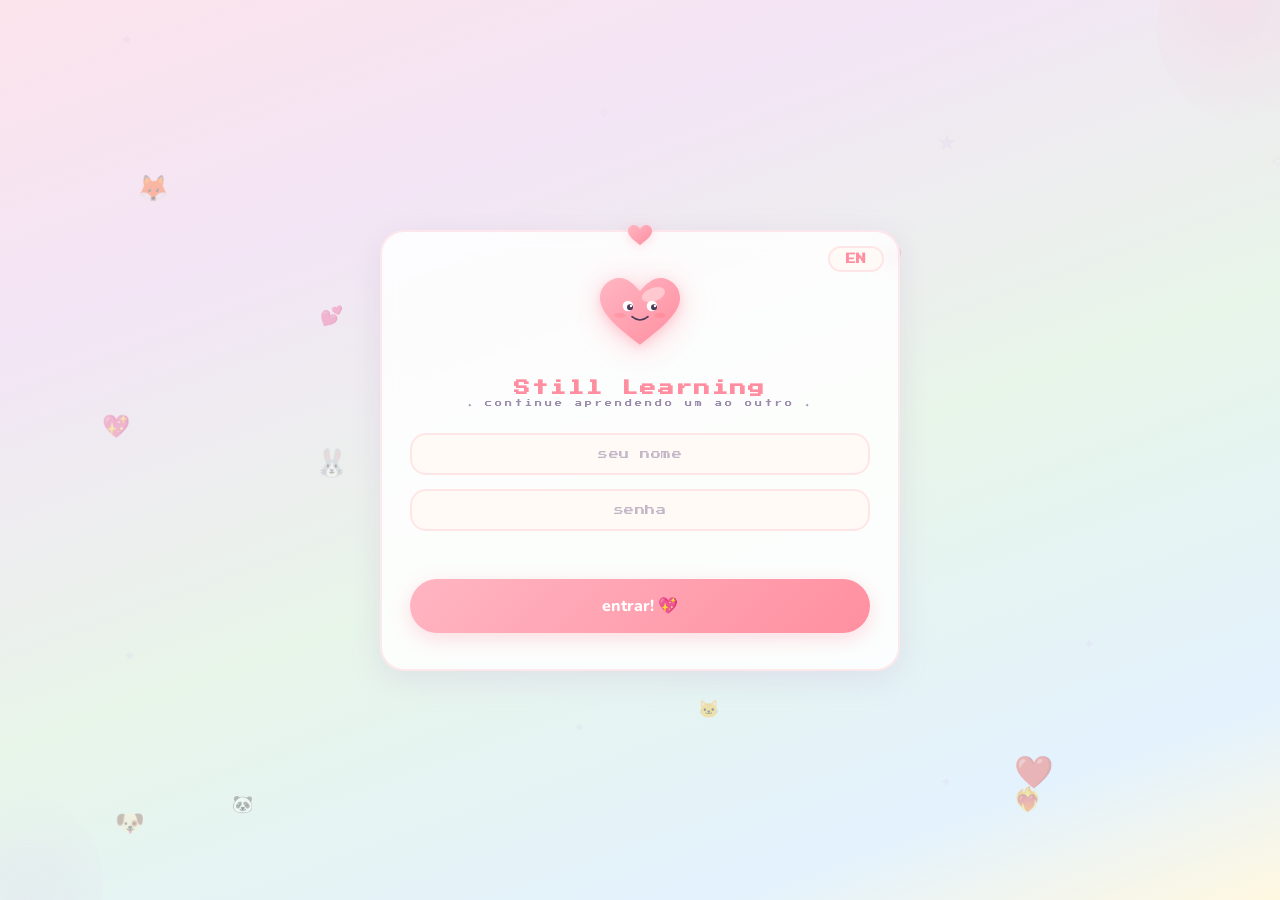
==== commit fd604ab4: "fix: mobile audit, Render deploy prep - Mobile audit: viewport zoom, hover/active states, 44px tap t" ====
--- a/templates/index.html
+++ b/templates/index.html
@@ -118,28 +118,31 @@
       applyLang();
     }
 
-    // Minimal decorations
-    const flowEmoji = ['💕','❤️','💗','💖'];
+    // Floating decorations
+    const isMobile = window.innerWidth <= 600;
+    const flowEmoji = ['💕','❤️','💗','💖','❤️‍🔥','🐱','🐰','🐶','🦊','🐼','🌸','⭐'];
+    const bgCount = isMobile ? 6 : 10;
     const fc = document.getElementById('floatingItems');
-    for (let i = 0; i < 6; i++) {
+    for (let i = 0; i < bgCount; i++) {
       const s = document.createElement('span');
       s.textContent = flowEmoji[i % flowEmoji.length];
-      s.style.left = (10 + Math.random() * 80) + '%';
-      s.style.top = (10 + Math.random() * 80) + '%';
-      s.style.animationDelay = (Math.random() * 4) + 's';
-      s.style.animationDuration = (8 + Math.random() * 4) + 's';
-      s.style.fontSize = (16 + Math.random() * 14) + 'px';
+      s.style.left = (5 + Math.random() * 85) + '%';
+      s.style.top = (5 + Math.random() * 85) + '%';
+      s.style.animationDelay = (Math.random() * 5) + 's';
+      s.style.animationDuration = (7 + Math.random() * 5) + 's';
+      s.style.fontSize = (isMobile ? 12 + Math.random() * 10 : 16 + Math.random() * 16) + 'px';
       fc.appendChild(s);
     }
     const starChars = ['✦','★','✧'];
     const st = document.getElementById('stars');
-    for (let i = 0; i < 6; i++) {
+    const starCount = isMobile ? 4 : 8;
+    for (let i = 0; i < starCount; i++) {
       const s = document.createElement('span');
       s.textContent = starChars[i % starChars.length];
       s.style.left = Math.random() * 100 + '%';
       s.style.top = Math.random() * 100 + '%';
       s.style.animationDelay = (Math.random() * 3) + 's';
-      s.style.fontSize = (12 + Math.random() * 8) + 'px';
+      s.style.fontSize = (isMobile ? 8 + Math.random() * 6 : 12 + Math.random() * 10) + 'px';
       st.appendChild(s);
     }
 
@@ -232,7 +235,7 @@
         if (data.type === 'couple') {
           localStorage.setItem('couple_id', data.couple_id);
           localStorage.setItem('user_name', data.name);
-          localStorage.setItem('user_display', data.name === 'trs' ? 'trs' : 'Jojo');
+          localStorage.setItem('user_display', data.name);
           localStorage.setItem('partner_name', data.partner_name);
           window.location.href = '/still-learning';
         } else if (data.incomplete) {
@@ -240,7 +243,7 @@
         } else if (data.already_completed) {
           window.location.href = `/retry/${data.session_id}`;
         } else {
-          window.location.href = `/start/${name}`;
+          window.location.href = `/start/${data.profile_id}`;
         }
       } catch (err) {
         error.textContent = err.message;
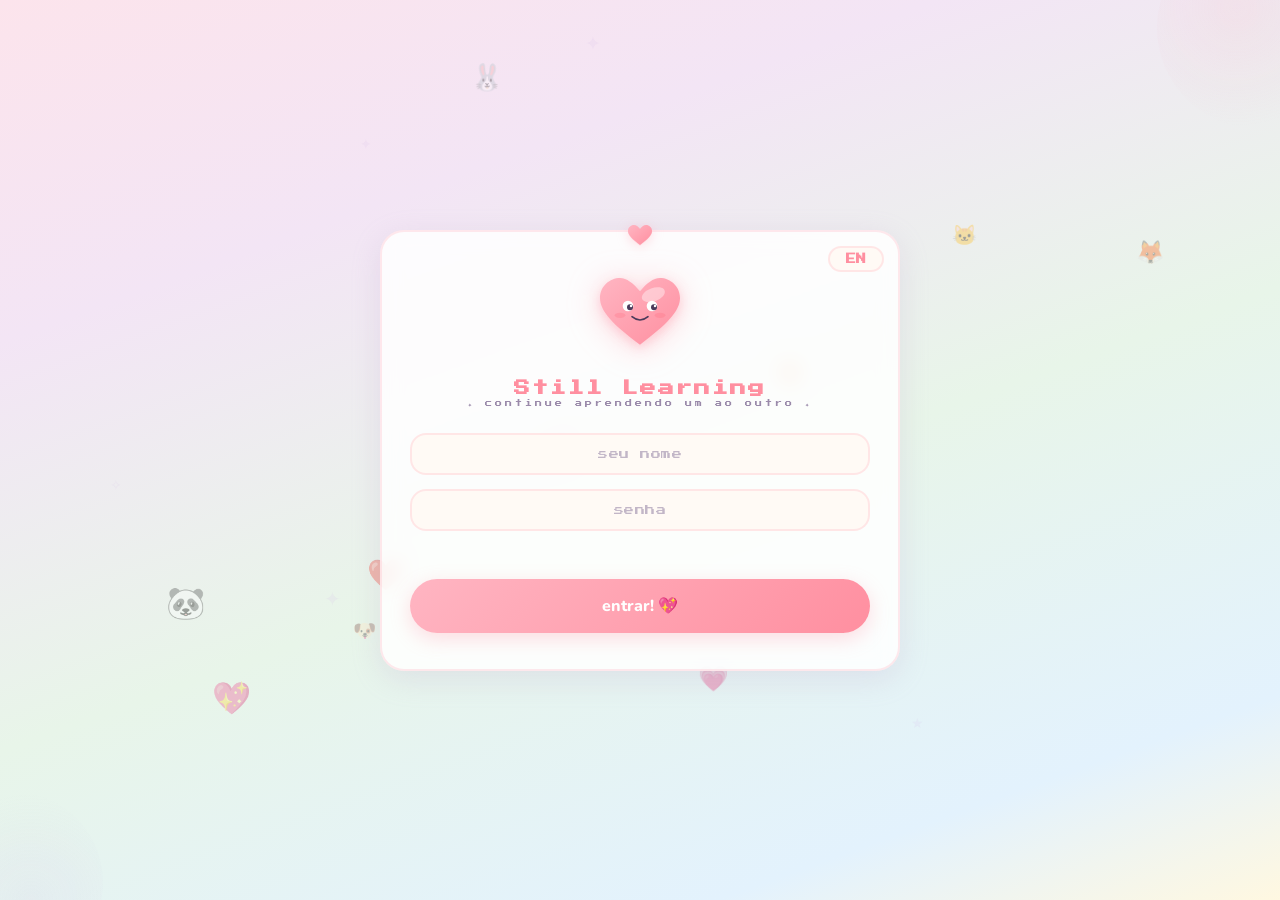
==== commit 4f6c3a10: "add PWA support: manifest, service worker, icons, meta tags" ====
--- a/templates/index.html
+++ b/templates/index.html
@@ -3,6 +3,10 @@
 <head>
   <meta charset="UTF-8">
   <meta name="viewport" content="width=device-width, initial-scale=1.0, maximum-scale=1.0">
+  <meta name="theme-color" content="#ffb5c2">
+  <meta name="apple-mobile-web-app-capable" content="yes">
+  <link rel="manifest" href="/static/manifest.json">
+  <link rel="apple-touch-icon" href="/static/icons/icon-192.svg">
   <title>Still Learning 💕</title>
   <link rel="stylesheet" href="/static/style.css">
   <style>
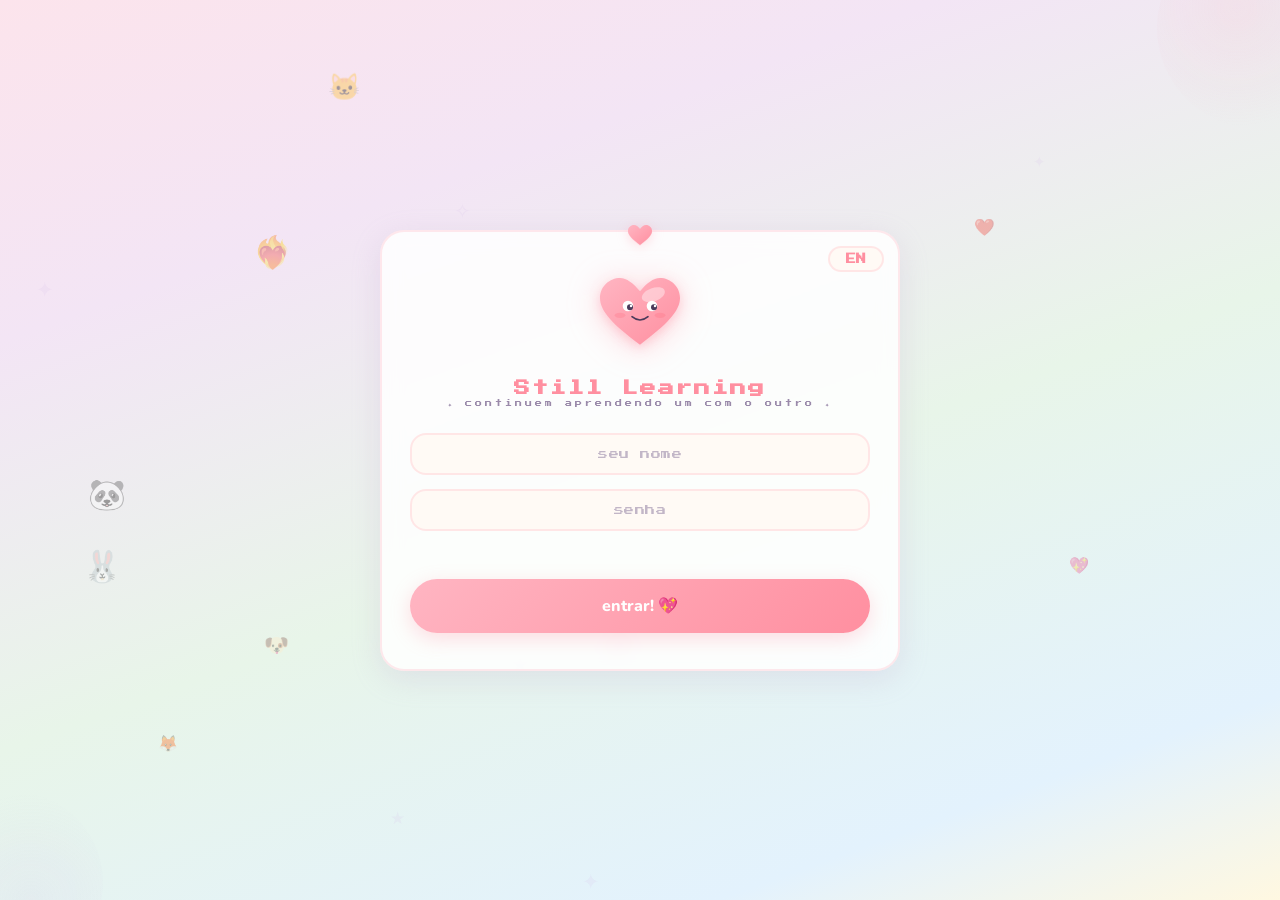
==== commit fbfe32b4: "fix: revisao completa da interface - gramatica PT/EN, navegacao, settings, i18n Correcoes: - Gramati" ====
--- a/templates/index.html
+++ b/templates/index.html
@@ -101,7 +101,7 @@
   </div>
 
   <script>
-    const _pt = { title: 'Still Learning', sub: '✦ continue aprendendo um ao outro ✦', namePH: 'seu nome', passPH: 'senha', btn: 'entrar!', errDefault: 'Erro ao entrar' };
+    const _pt = { title: 'Still Learning',         sub: '✦ continuem aprendendo um com o outro ✦', namePH: 'seu nome', passPH: 'senha', btn: 'entrar!', errDefault: 'Erro ao entrar' };
     const _en = { title: 'Still Learning', sub: '✦ keep learning each other ✦', namePH: 'your name', passPH: 'password', btn: 'enter!', errDefault: 'Login failed' };
 
     function getLang() { const m = document.cookie.match(/lang=([^;]+)/); return m ? m[1] : 'pt'; }
@@ -241,6 +241,7 @@
           localStorage.setItem('user_name', data.name);
           localStorage.setItem('user_display', data.name);
           localStorage.setItem('partner_name', data.partner_name);
+          if (data.token) localStorage.setItem('auth_token', data.token);
           window.location.href = '/still-learning';
         } else if (data.incomplete) {
           window.location.href = `/quiz/${data.session_id}?resume=1`;
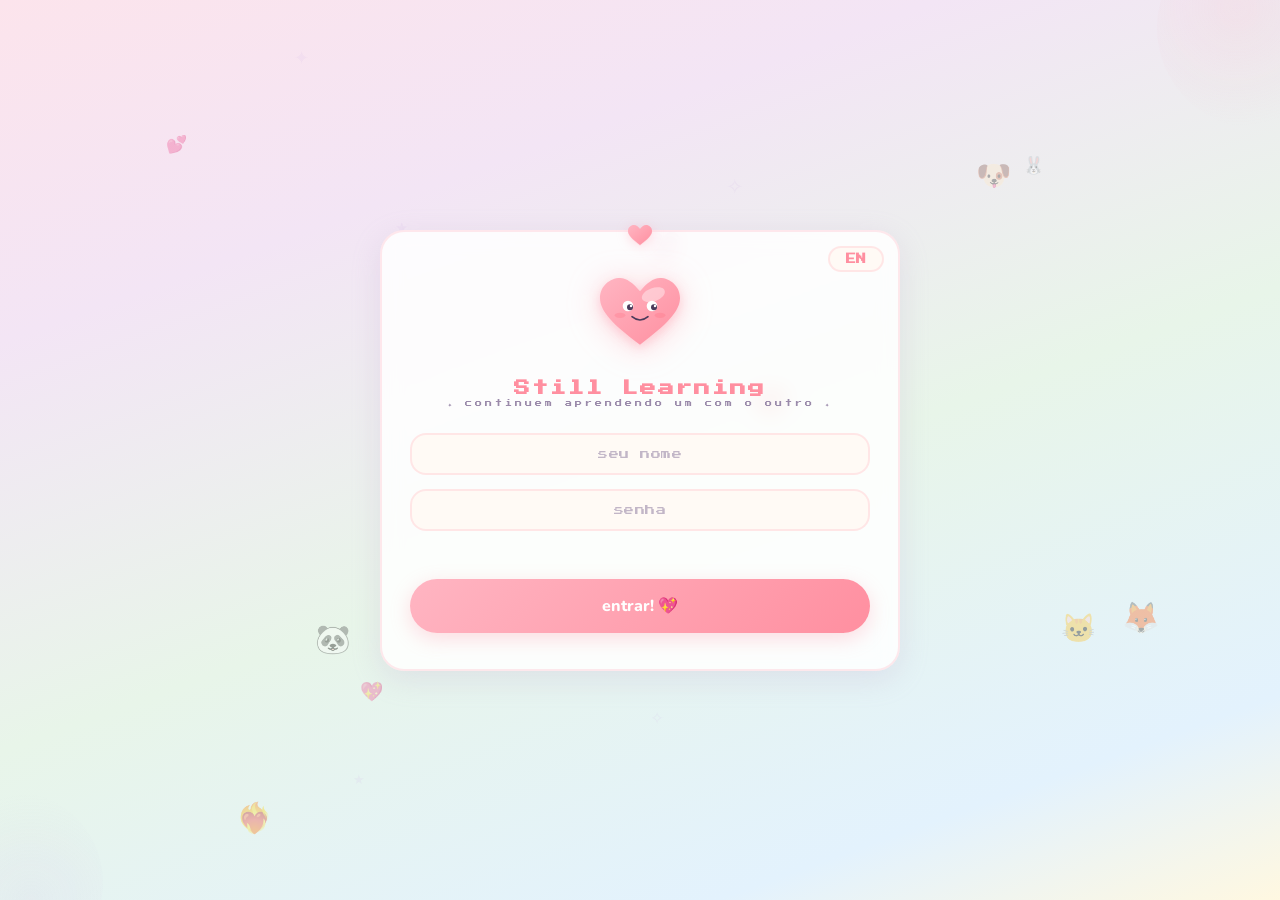
==== commit c9f7b598: "fix: XSS stored em result.html, quiz.html + admin.html XSS vectors Seguranca: - result.html: yesMess" ====
--- a/templates/index.html
+++ b/templates/index.html
@@ -90,7 +90,7 @@
           <input type="text" id="loginName" class="login-input" placeholder="seu nome" autocomplete="off" required>
         </div>
         <div class="input-group">
-          <input type="password" id="loginPassword" class="login-input" placeholder="senha" required>
+          <input type="password" id="loginPassword" class="login-input" placeholder="senha" required autocomplete="current-password">
         </div>
         <div class="login-error" id="loginError"></div>
         <button type="submit" class="btn btn-primary" id="loginBtn">
